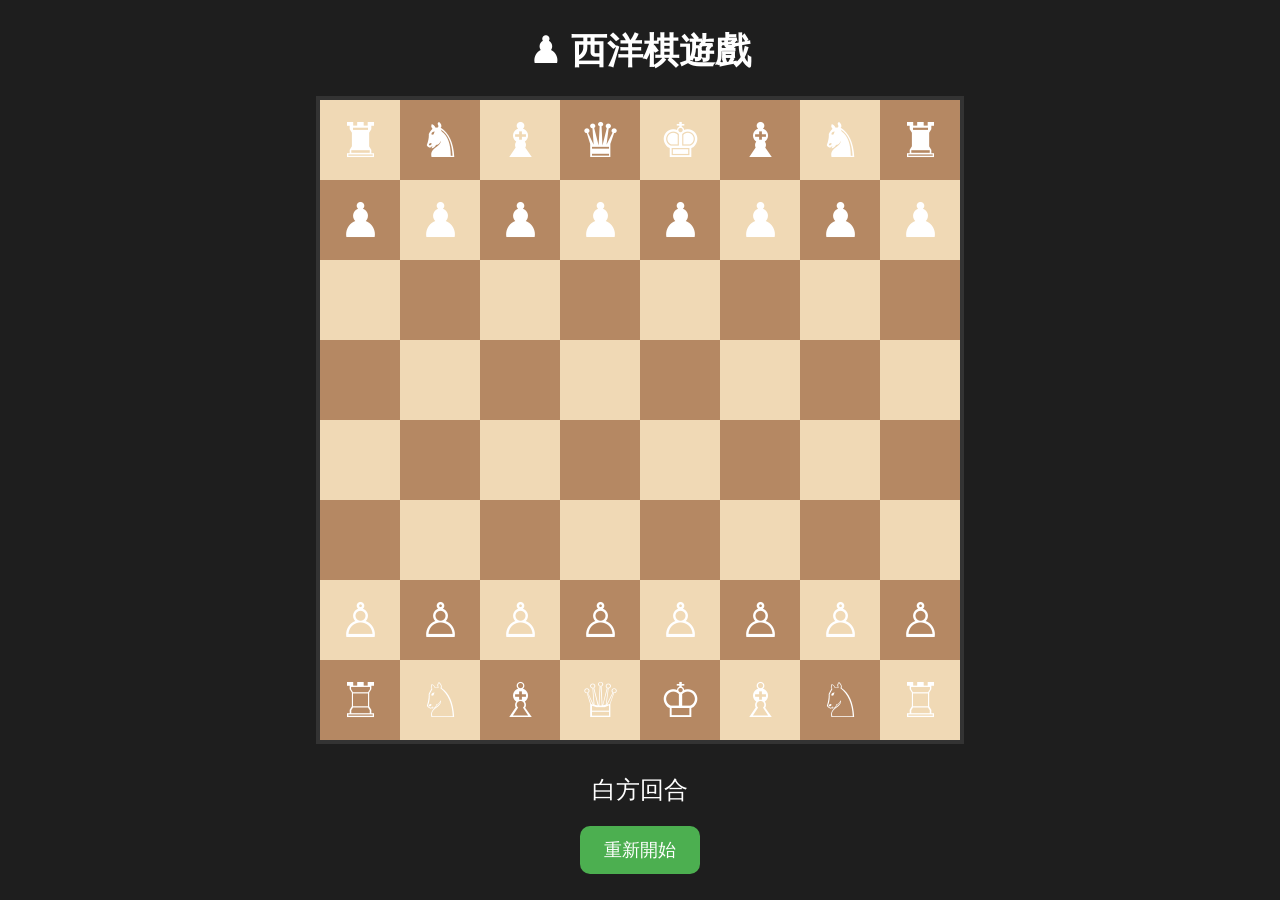
==== chess-game/index.html @ f7375376 "Add files via upload" ====
<!DOCTYPE html>
<html lang="zh-Hant">
<head>
  <meta charset="UTF-8" />
  <meta name="viewport" content="width=device-width, initial-scale=1.0" />
  <title>西洋棋遊戲</title>

  <style>
    * {
      box-sizing: border-box;
      margin: 0;
      padding: 0;
      font-family: Arial, sans-serif;
    }

    body {
      background: #1e1e1e;
      color: white;
      display: flex;
      justify-content: center;
      align-items: center;
      min-height: 100vh;
      flex-direction: column;
      gap: 20px;
    }

    h1 {
      font-size: 36px;
    }

    #game {
      display: grid;
      grid-template-columns: repeat(8, 80px);
      grid-template-rows: repeat(8, 80px);
      border: 4px solid #333;
    }

    .cell {
      width: 80px;
      height: 80px;
      display: flex;
      justify-content: center;
      align-items: center;
      font-size: 48px;
      cursor: pointer;
      user-select: none;
    }

    .white {
      background: #f0d9b5;
    }

    .black {
      background: #b58863;
    }

    .selected {
      outline: 4px solid yellow;
    }

    .move {
      box-shadow: inset 0 0 0 4px rgba(0,255,0,0.6);
    }

    #status {
      font-size: 24px;
      margin-top: 10px;
    }

    button {
      padding: 12px 24px;
      border: none;
      border-radius: 10px;
      background: #4caf50;
      color: white;
      font-size: 18px;
      cursor: pointer;
    }

    button:hover {
      background: #43a047;
    }
  </style>
</head>
<body>
  <h1>♟ 西洋棋遊戲</h1>

  <div id="game"></div>

  <div id="status">白方回合</div>

  <button onclick="resetGame()">重新開始</button>

  <script>
    const boardElement = document.getElementById("game");
    const statusElement = document.getElementById("status");

    const pieces = {
      r: "♜",
      n: "♞",
      b: "♝",
      q: "♛",
      k: "♚",
      p: "♟",
      R: "♖",
      N: "♘",
      B: "♗",
      Q: "♕",
      K: "♔",
      P: "♙"
    };

    let board = [];
    let selected = null;
    let currentPlayer = "white";

    function initialBoard() {
      return [
        ["r","n","b","q","k","b","n","r"],
        ["p","p","p","p","p","p","p","p"],
        ["","","","","","","",""],
        ["","","","","","","",""],
        ["","","","","","","",""],
        ["","","","","","","",""],
        ["P","P","P","P","P","P","P","P"],
        ["R","N","B","Q","K","B","N","R"]
      ];
    }

    function resetGame() {
      board = initialBoard();
      currentPlayer = "white";
      selected = null;
      renderBoard();
      updateStatus();
    }

    function renderBoard() {
      boardElement.innerHTML = "";

      for (let row = 0; row < 8; row++) {
        for (let col = 0; col < 8; col++) {
          const cell = document.createElement("div");
          const isWhite = (row + col) % 2 === 0;

          cell.classList.add("cell");
          cell.classList.add(isWhite ? "white" : "black");

          const piece = board[row][col];
          cell.textContent = pieces[piece] || "";

          if (selected && selected.row === row && selected.col === col) {
            cell.classList.add("selected");
          }

          const moves = selected ? getValidMoves(selected.row, selected.col) : [];

          if (moves.some(m => m.row === row && m.col === col)) {
            cell.classList.add("move");
          }

          cell.addEventListener("click", () => handleClick(row, col));
          boardElement.appendChild(cell);
        }
      }
    }

    function handleClick(row, col) {
      const piece = board[row][col];

      if (selected) {
        const moves = getValidMoves(selected.row, selected.col);

        const valid = moves.find(m => m.row === row && m.col === col);

        if (valid) {
          movePiece(selected.row, selected.col, row, col);
          selected = null;
          switchTurn();
          renderBoard();
          return;
        }
      }

      if (piece && belongsToCurrentPlayer(piece)) {
        selected = { row, col };
      } else {
        selected = null;
      }

      renderBoard();
    }

    function belongsToCurrentPlayer(piece) {
      if (currentPlayer === "white") {
        return piece === piece.toUpperCase();
      }

      return piece === piece.toLowerCase();
    }

    function switchTurn() {
      currentPlayer = currentPlayer === "white" ? "black" : "white";
      updateStatus();
    }

    function updateStatus() {
      statusElement.textContent = currentPlayer === "white"
        ? "白方回合"
        : "黑方回合";
    }

    function movePiece(fromRow, fromCol, toRow, toCol) {
      board[toRow][toCol] = board[fromRow][fromCol];
      board[fromRow][fromCol] = "";

      const movedPiece = board[toRow][toCol];

      if (movedPiece === "P" && toRow === 0) {
        board[toRow][toCol] = "Q";
      }

      if (movedPiece === "p" && toRow === 7) {
        board[toRow][toCol] = "q";
      }
    }

    function getValidMoves(row, col) {
      const piece = board[row][col];

      if (!piece) return [];

      const lower = piece.toLowerCase();

      switch (lower) {
        case "p":
          return pawnMoves(row, col, piece);
        case "r":
          return rookMoves(row, col, piece);
        case "n":
          return knightMoves(row, col, piece);
        case "b":
          return bishopMoves(row, col, piece);
        case "q":
          return queenMoves(row, col, piece);
        case "k":
          return kingMoves(row, col, piece);
        default:
          return [];
      }
    }

    function pawnMoves(row, col, piece) {
      const moves = [];
      const dir = piece === "P" ? -1 : 1;
      const startRow = piece === "P" ? 6 : 1;

      if (!board[row + dir]?.[col]) {
        moves.push({ row: row + dir, col });

        if (row === startRow && !board[row + dir * 2]?.[col]) {
          moves.push({ row: row + dir * 2, col });
        }
      }

      for (let dc of [-1, 1]) {
        const target = board[row + dir]?.[col + dc];

        if (target && isEnemy(piece, target)) {
          moves.push({ row: row + dir, col: col + dc });
        }
      }

      return moves;
    }

    function rookMoves(row, col, piece) {
      return slideMoves(row, col, piece, [
        [1,0],[-1,0],[0,1],[0,-1]
      ]);
    }

    function bishopMoves(row, col, piece) {
      return slideMoves(row, col, piece, [
        [1,1],[1,-1],[-1,1],[-1,-1]
      ]);
    }

    function queenMoves(row, col, piece) {
      return slideMoves(row, col, piece, [
        [1,0],[-1,0],[0,1],[0,-1],
        [1,1],[1,-1],[-1,1],[-1,-1]
      ]);
    }

    function kingMoves(row, col, piece) {
      const moves = [];

      for (let dr = -1; dr <= 1; dr++) {
        for (let dc = -1; dc <= 1; dc++) {
          if (dr === 0 && dc === 0) continue;

          const r = row + dr;
          const c = col + dc;

          if (inside(r, c)) {
            const target = board[r][c];

            if (!target || isEnemy(piece, target)) {
              moves.push({ row: r, col: c });
            }
          }
        }
      }

      return moves;
    }

    function knightMoves(row, col, piece) {
      const moves = [];

      const patterns = [
        [2,1],[2,-1],[-2,1],[-2,-1],
        [1,2],[1,-2],[-1,2],[-1,-2]
      ];

      for (let [dr, dc] of patterns) {
        const r = row + dr;
        const c = col + dc;

        if (inside(r, c)) {
          const target = board[r][c];

          if (!target || isEnemy(piece, target)) {
            moves.push({ row: r, col: c });
          }
        }
      }

      return moves;
    }

    function slideMoves(row, col, piece, directions) {
      const moves = [];

      for (let [dr, dc] of directions) {
        let r = row + dr;
        let c = col + dc;

        while (inside(r, c)) {
          const target = board[r][c];

          if (!target) {
            moves.push({ row: r, col: c });
          } else {
            if (isEnemy(piece, target)) {
              moves.push({ row: r, col: c });
            }

            break;
          }

          r += dr;
          c += dc;
        }
      }

      return moves;
    }

    function isEnemy(piece, target) {
      return (
        piece === piece.toUpperCase() &&
        target === target.toLowerCase()
      ) || (
        piece === piece.toLowerCase() &&
        target === target.toUpperCase()
      );
    }

    function inside(row, col) {
      return row >= 0 && row < 8 && col >= 0 && col < 8;
    }

    resetGame();
  </script>
</body>
</html>
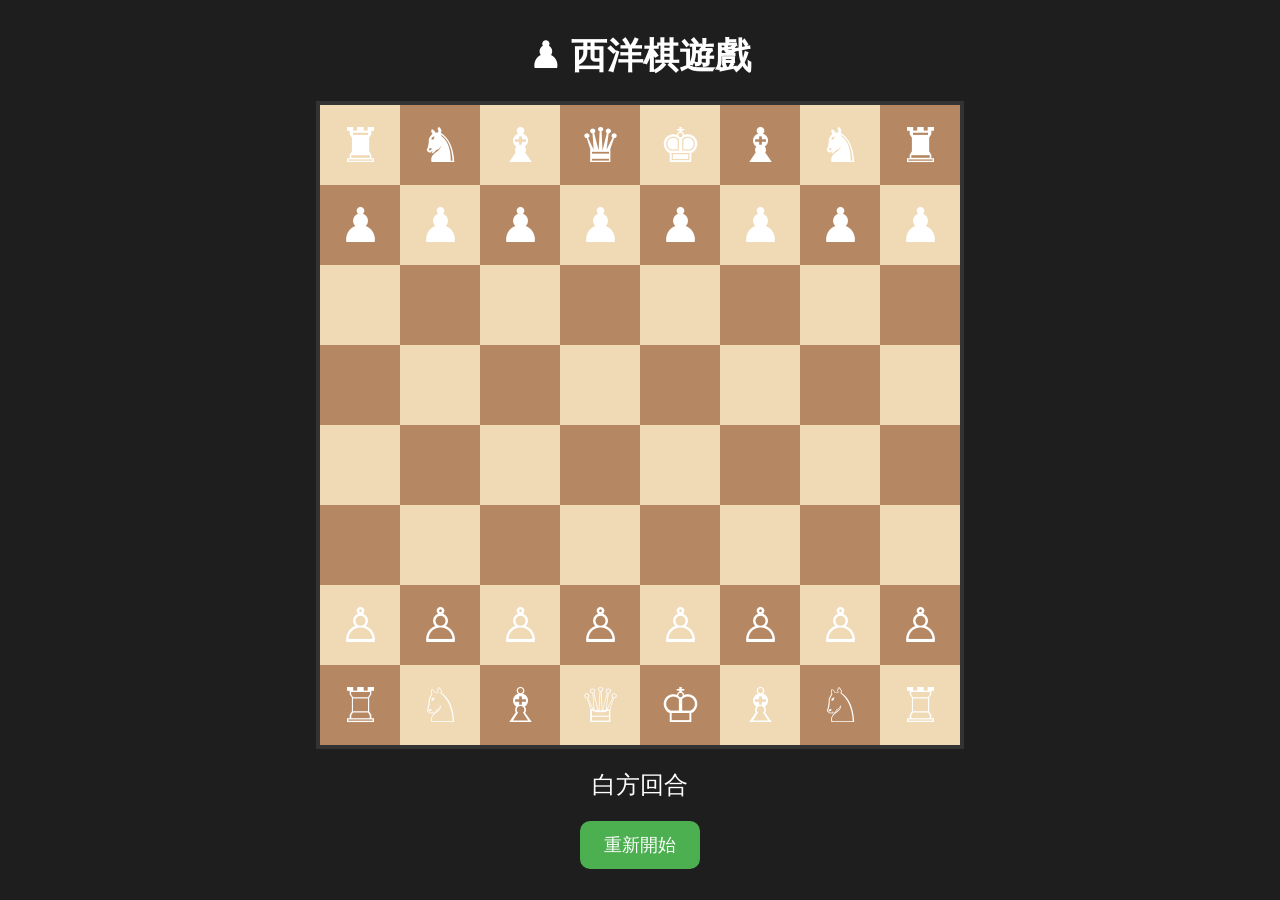
==== commit 617f0cad: "Add files via upload" ====
--- a/chess-game/index.html
+++ b/chess-game/index.html
@@ -2,85 +2,9 @@
 <html lang="zh-Hant">
 <head>
   <meta charset="UTF-8" />
-  <meta name="viewport" content="width=device-width, initial-scale=1.0" />
+  <meta name="viewport" content="width=device-width, initial-scale=1.0"/>
   <title>西洋棋遊戲</title>
-
-  <style>
-    * {
-      box-sizing: border-box;
-      margin: 0;
-      padding: 0;
-      font-family: Arial, sans-serif;
-    }
-
-    body {
-      background: #1e1e1e;
-      color: white;
-      display: flex;
-      justify-content: center;
-      align-items: center;
-      min-height: 100vh;
-      flex-direction: column;
-      gap: 20px;
-    }
-
-    h1 {
-      font-size: 36px;
-    }
-
-    #game {
-      display: grid;
-      grid-template-columns: repeat(8, 80px);
-      grid-template-rows: repeat(8, 80px);
-      border: 4px solid #333;
-    }
-
-    .cell {
-      width: 80px;
-      height: 80px;
-      display: flex;
-      justify-content: center;
-      align-items: center;
-      font-size: 48px;
-      cursor: pointer;
-      user-select: none;
-    }
-
-    .white {
-      background: #f0d9b5;
-    }
-
-    .black {
-      background: #b58863;
-    }
-
-    .selected {
-      outline: 4px solid yellow;
-    }
-
-    .move {
-      box-shadow: inset 0 0 0 4px rgba(0,255,0,0.6);
-    }
-
-    #status {
-      font-size: 24px;
-      margin-top: 10px;
-    }
-
-    button {
-      padding: 12px 24px;
-      border: none;
-      border-radius: 10px;
-      background: #4caf50;
-      color: white;
-      font-size: 18px;
-      cursor: pointer;
-    }
-
-    button:hover {
-      background: #43a047;
-    }
-  </style>
+  <link rel="stylesheet" href="style.css">
 </head>
 <body>
   <h1>♟ 西洋棋遊戲</h1>
@@ -91,298 +15,6 @@
 
   <button onclick="resetGame()">重新開始</button>
 
-  <script>
-    const boardElement = document.getElementById("game");
-    const statusElement = document.getElementById("status");
-
-    const pieces = {
-      r: "♜",
-      n: "♞",
-      b: "♝",
-      q: "♛",
-      k: "♚",
-      p: "♟",
-      R: "♖",
-      N: "♘",
-      B: "♗",
-      Q: "♕",
-      K: "♔",
-      P: "♙"
-    };
-
-    let board = [];
-    let selected = null;
-    let currentPlayer = "white";
-
-    function initialBoard() {
-      return [
-        ["r","n","b","q","k","b","n","r"],
-        ["p","p","p","p","p","p","p","p"],
-        ["","","","","","","",""],
-        ["","","","","","","",""],
-        ["","","","","","","",""],
-        ["","","","","","","",""],
-        ["P","P","P","P","P","P","P","P"],
-        ["R","N","B","Q","K","B","N","R"]
-      ];
-    }
-
-    function resetGame() {
-      board = initialBoard();
-      currentPlayer = "white";
-      selected = null;
-      renderBoard();
-      updateStatus();
-    }
-
-    function renderBoard() {
-      boardElement.innerHTML = "";
-
-      for (let row = 0; row < 8; row++) {
-        for (let col = 0; col < 8; col++) {
-          const cell = document.createElement("div");
-          const isWhite = (row + col) % 2 === 0;
-
-          cell.classList.add("cell");
-          cell.classList.add(isWhite ? "white" : "black");
-
-          const piece = board[row][col];
-          cell.textContent = pieces[piece] || "";
-
-          if (selected && selected.row === row && selected.col === col) {
-            cell.classList.add("selected");
-          }
-
-          const moves = selected ? getValidMoves(selected.row, selected.col) : [];
-
-          if (moves.some(m => m.row === row && m.col === col)) {
-            cell.classList.add("move");
-          }
-
-          cell.addEventListener("click", () => handleClick(row, col));
-          boardElement.appendChild(cell);
-        }
-      }
-    }
-
-    function handleClick(row, col) {
-      const piece = board[row][col];
-
-      if (selected) {
-        const moves = getValidMoves(selected.row, selected.col);
-
-        const valid = moves.find(m => m.row === row && m.col === col);
-
-        if (valid) {
-          movePiece(selected.row, selected.col, row, col);
-          selected = null;
-          switchTurn();
-          renderBoard();
-          return;
-        }
-      }
-
-      if (piece && belongsToCurrentPlayer(piece)) {
-        selected = { row, col };
-      } else {
-        selected = null;
-      }
-
-      renderBoard();
-    }
-
-    function belongsToCurrentPlayer(piece) {
-      if (currentPlayer === "white") {
-        return piece === piece.toUpperCase();
-      }
-
-      return piece === piece.toLowerCase();
-    }
-
-    function switchTurn() {
-      currentPlayer = currentPlayer === "white" ? "black" : "white";
-      updateStatus();
-    }
-
-    function updateStatus() {
-      statusElement.textContent = currentPlayer === "white"
-        ? "白方回合"
-        : "黑方回合";
-    }
-
-    function movePiece(fromRow, fromCol, toRow, toCol) {
-      board[toRow][toCol] = board[fromRow][fromCol];
-      board[fromRow][fromCol] = "";
-
-      const movedPiece = board[toRow][toCol];
-
-      if (movedPiece === "P" && toRow === 0) {
-        board[toRow][toCol] = "Q";
-      }
-
-      if (movedPiece === "p" && toRow === 7) {
-        board[toRow][toCol] = "q";
-      }
-    }
-
-    function getValidMoves(row, col) {
-      const piece = board[row][col];
-
-      if (!piece) return [];
-
-      const lower = piece.toLowerCase();
-
-      switch (lower) {
-        case "p":
-          return pawnMoves(row, col, piece);
-        case "r":
-          return rookMoves(row, col, piece);
-        case "n":
-          return knightMoves(row, col, piece);
-        case "b":
-          return bishopMoves(row, col, piece);
-        case "q":
-          return queenMoves(row, col, piece);
-        case "k":
-          return kingMoves(row, col, piece);
-        default:
-          return [];
-      }
-    }
-
-    function pawnMoves(row, col, piece) {
-      const moves = [];
-      const dir = piece === "P" ? -1 : 1;
-      const startRow = piece === "P" ? 6 : 1;
-
-      if (!board[row + dir]?.[col]) {
-        moves.push({ row: row + dir, col });
-
-        if (row === startRow && !board[row + dir * 2]?.[col]) {
-          moves.push({ row: row + dir * 2, col });
-        }
-      }
-
-      for (let dc of [-1, 1]) {
-        const target = board[row + dir]?.[col + dc];
-
-        if (target && isEnemy(piece, target)) {
-          moves.push({ row: row + dir, col: col + dc });
-        }
-      }
-
-      return moves;
-    }
-
-    function rookMoves(row, col, piece) {
-      return slideMoves(row, col, piece, [
-        [1,0],[-1,0],[0,1],[0,-1]
-      ]);
-    }
-
-    function bishopMoves(row, col, piece) {
-      return slideMoves(row, col, piece, [
-        [1,1],[1,-1],[-1,1],[-1,-1]
-      ]);
-    }
-
-    function queenMoves(row, col, piece) {
-      return slideMoves(row, col, piece, [
-        [1,0],[-1,0],[0,1],[0,-1],
-        [1,1],[1,-1],[-1,1],[-1,-1]
-      ]);
-    }
-
-    function kingMoves(row, col, piece) {
-      const moves = [];
-
-      for (let dr = -1; dr <= 1; dr++) {
-        for (let dc = -1; dc <= 1; dc++) {
-          if (dr === 0 && dc === 0) continue;
-
-          const r = row + dr;
-          const c = col + dc;
-
-          if (inside(r, c)) {
-            const target = board[r][c];
-
-            if (!target || isEnemy(piece, target)) {
-              moves.push({ row: r, col: c });
-            }
-          }
-        }
-      }
-
-      return moves;
-    }
-
-    function knightMoves(row, col, piece) {
-      const moves = [];
-
-      const patterns = [
-        [2,1],[2,-1],[-2,1],[-2,-1],
-        [1,2],[1,-2],[-1,2],[-1,-2]
-      ];
-
-      for (let [dr, dc] of patterns) {
-        const r = row + dr;
-        const c = col + dc;
-
-        if (inside(r, c)) {
-          const target = board[r][c];
-
-          if (!target || isEnemy(piece, target)) {
-            moves.push({ row: r, col: c });
-          }
-        }
-      }
-
-      return moves;
-    }
-
-    function slideMoves(row, col, piece, directions) {
-      const moves = [];
-
-      for (let [dr, dc] of directions) {
-        let r = row + dr;
-        let c = col + dc;
-
-        while (inside(r, c)) {
-          const target = board[r][c];
-
-          if (!target) {
-            moves.push({ row: r, col: c });
-          } else {
-            if (isEnemy(piece, target)) {
-              moves.push({ row: r, col: c });
-            }
-
-            break;
-          }
-
-          r += dr;
-          c += dc;
-        }
-      }
-
-      return moves;
-    }
-
-    function isEnemy(piece, target) {
-      return (
-        piece === piece.toUpperCase() &&
-        target === target.toLowerCase()
-      ) || (
-        piece === piece.toLowerCase() &&
-        target === target.toUpperCase()
-      );
-    }
-
-    function inside(row, col) {
-      return row >= 0 && row < 8 && col >= 0 && col < 8;
-    }
-
-    resetGame();
-  </script>
+  <script src="script.js"></script>
 </body>
 </html>
--- a/chess-game/style.css
+++ b/chess-game/style.css
@@ -0,0 +1,73 @@
+* {
+  box-sizing: border-box;
+  margin: 0;
+  padding: 0;
+  font-family: Arial, sans-serif;
+}
+
+body {
+  background: #1e1e1e;
+  color: white;
+  display: flex;
+  justify-content: center;
+  align-items: center;
+  min-height: 100vh;
+  flex-direction: column;
+  gap: 20px;
+}
+
+h1 {
+  font-size: 36px;
+}
+
+#game {
+  display: grid;
+  grid-template-columns: repeat(8, 80px);
+  grid-template-rows: repeat(8, 80px);
+  border: 4px solid #333;
+}
+
+.cell {
+  width: 80px;
+  height: 80px;
+  display: flex;
+  justify-content: center;
+  align-items: center;
+  font-size: 48px;
+  cursor: pointer;
+  user-select: none;
+}
+
+.white {
+  background: #f0d9b5;
+}
+
+.black {
+  background: #b58863;
+}
+
+.selected {
+  outline: 4px solid yellow;
+}
+
+.move {
+  box-shadow: inset 0 0 0 4px rgba(0,255,0,0.6);
+}
+
+#status {
+  font-size: 24px;
+}
+
+button {
+  padding: 12px 24px;
+  border: none;
+  border-radius: 10px;
+  background: #4caf50;
+  color: white;
+  font-size: 18px;
+  cursor: pointer;
+}
+
+button:hover {
+  background: #43a047;
+}
